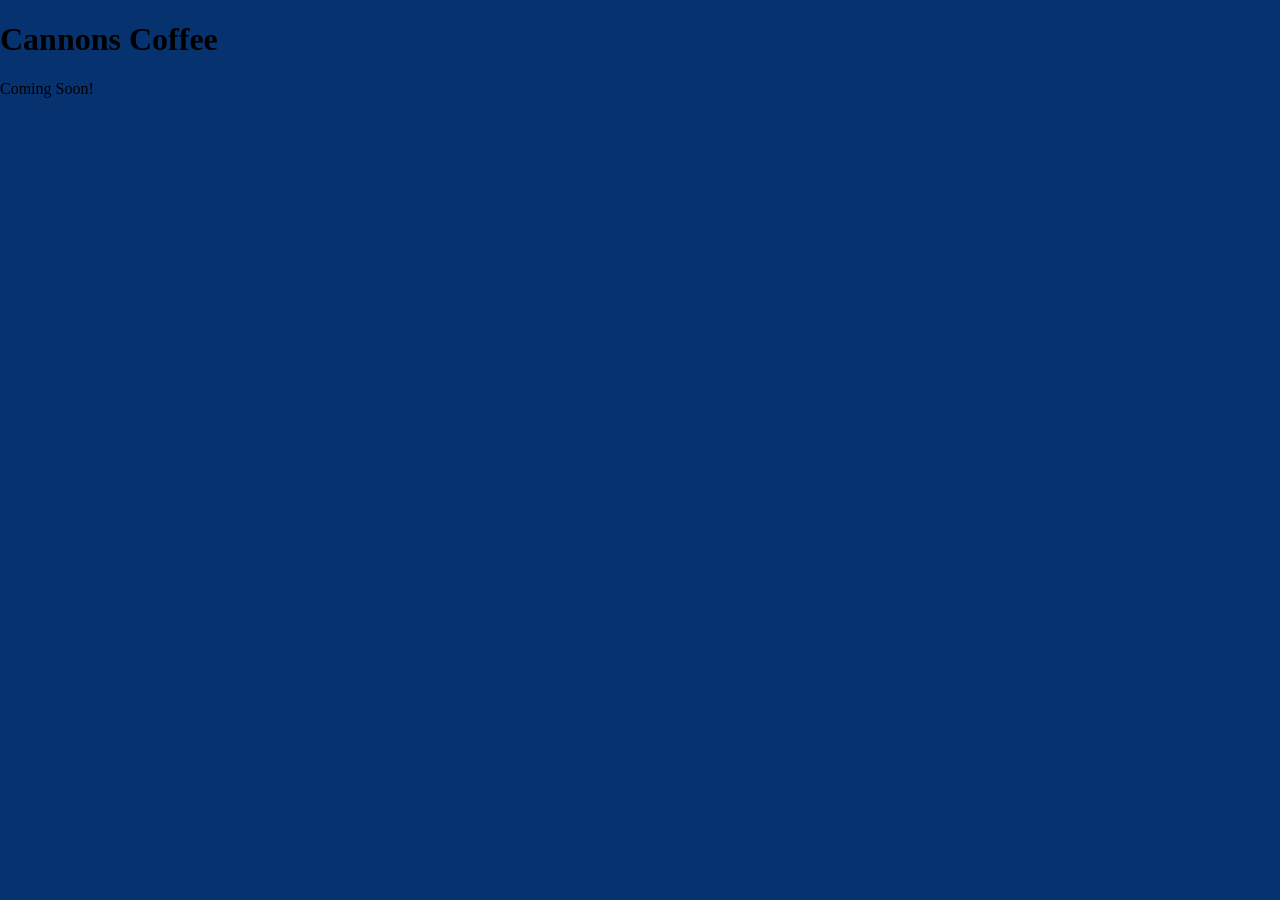
==== index.html @ 2eae9188 "initial commit" ====
<!DOCTYPE html>
<html lang="en">
<head>
    <link rel="stylesheet" href="css/styles.css">
    <meta charset="UTF-8">
    <meta name="viewport" content="width=device-width, initial-scale=1.0">
    <title>Document</title>
</head>
<body>
    <header>
        <h1>Cannons Coffee</h1>
    </header>
    <main>
        <p>Coming Soon!</p>
    </main>
    <footer>
    </footer>
</body>
</html>
---- css/styles.css ----
/* BASIC FORMATTING */
html {
    box-sizing: border-box;
}

*,
*:before,
*:after {
    box-sizing: inherit;
}

body {
    color: black;
    background-color: #063270;
    margin: 0;
    padding: 0;
}
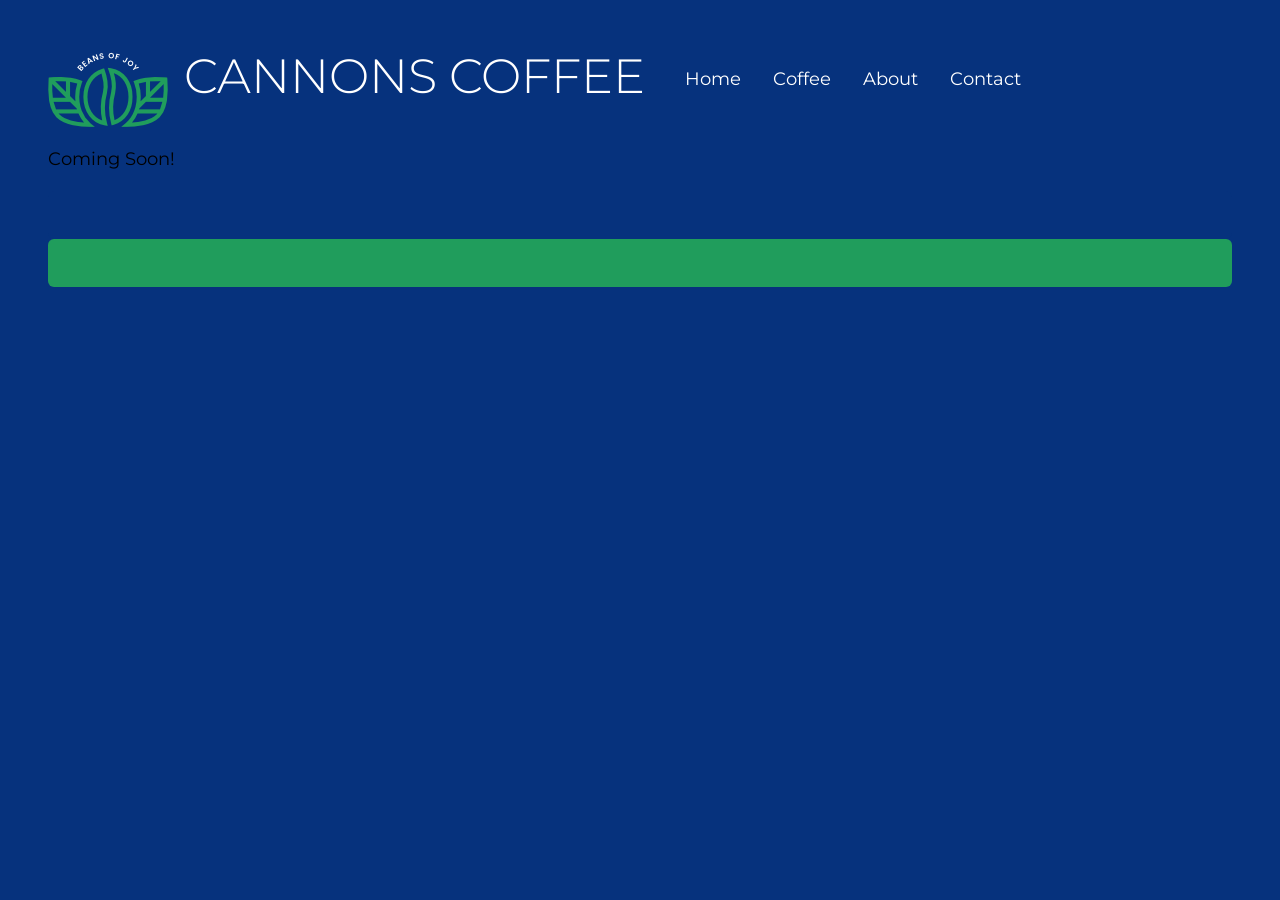
==== commit 4bf644dd: "made nav bar responsive" ====
--- a/index.html
+++ b/index.html
@@ -7,13 +7,28 @@
     <title>Document</title>
 </head>
 <body>
+    <div class="container">
     <header>
+        <nav>
+            <div class="logo">
+        <img src="images/logo-nav.png" alt="Cannons Coffee Logo, Beans of Joy">
         <h1>Cannons Coffee</h1>
+        </div>
+       <ul>
+        <li><a href="/Users/lemoineac/Documents/dev/cannons-coffee/index.html" target="blank">Home</a></li>
+        <li><a href="/Users/lemoineac/Documents/dev/cannons-coffee/latte.html" target="blank">Coffee</a></li>
+        <li><a href="https://www.scooterscoffee.com/" target="blank">About</a></li>
+        <li><a href="mailto:carlylemoine3@gmail.com" target="blank">Contact</a></li>
+       </ul>
+       </nav>
     </header>
     <main>
         <p>Coming Soon!</p>
+        <div class="button"></div>
+        <div class="green-button"></div>
     </main>
     <footer>
     </footer>
+    </div>
 </body>
 </html>
--- a/css/styles.css
+++ b/css/styles.css
@@ -1,17 +1,101 @@
-/* BASIC FORMATTING */
+@import url('https://fonts.googleapis.com/css2?family=Montserrat:ital,wght@0,100..900;1,100..900&display=swap');
 html {
     box-sizing: border-box;
 }
 
-*,
 *:before,
 *:after {
     box-sizing: inherit;
 }
+:root {
+    --black: #000000;
+    --catalina: #06327d;
+    --bluetiful: #2b70e4;
+    --vegan: #209d5c;
+    --sunglow: #ffd034;
+    --white: #ffffff;
+    --light-blue: #cadbf8;
+    --common-font: Montserrat;
+
+}
+    /* BASIC FORMATTING */
+
 
 body {
     color: black;
-    background-color: #063270;
+    background-color: var(--catalina);
     margin: 0;
     padding: 0;
+    font-size: 1.125rem;
+    line-height: 1.5;
+    font-family: var(--common-font);
+}
+.container {
+max-width: 1200px;
+padding: 3rem;
+margin: auto;
+}
+
+h1 {
+    font-size: 3rem;
+    line-height: 1.1667;
+    font-weight: 300;
+    text-transform: uppercase;
+    margin: 0;
+    color: var(--white);
+}
+h2 {
+    font-size: 2.5rem;
+    line-height: 1.1667;
+    font-weight: 300;
+    text-transform: uppercase;
+}
+h3 {
+    font-size: 1.75rem;
+    line-height: 1.1667;
+    font-weight: 300;
+}
+.button {
+   background-color: var(--catalina); 
+   color: var(--white);
+   border-radius: 6px;
+   padding: 1.5rem;
+   text-decoration: none;
+}
+.green-button {
+    background-color: var(--vegan);
+    color: var(--white);
+    border-radius: 6px;
+     padding: 1.5rem;
+text-decoration: none;
+}
+
+nav ul {
+    display: flex;
+    list-style-type: none;
+    gap: 2rem;
+} 
+
+a {
+color: var(--white);
+text-decoration: none;
+}
+
+.logo {
+    display: flex;
+    flex-flow: row wrap;
+    gap: 1rem;
+}
+header {
+    display: flex;
+    flex-flow: row wrap;
+    justify-content: space-between;
+    border: var(--sunglow);
+}
+@media (min-width: 1000px) {
+    nav {
+        display: flex;
+        flex-flow: row wrap;
+        justify-content: space-between;
+    }
 }
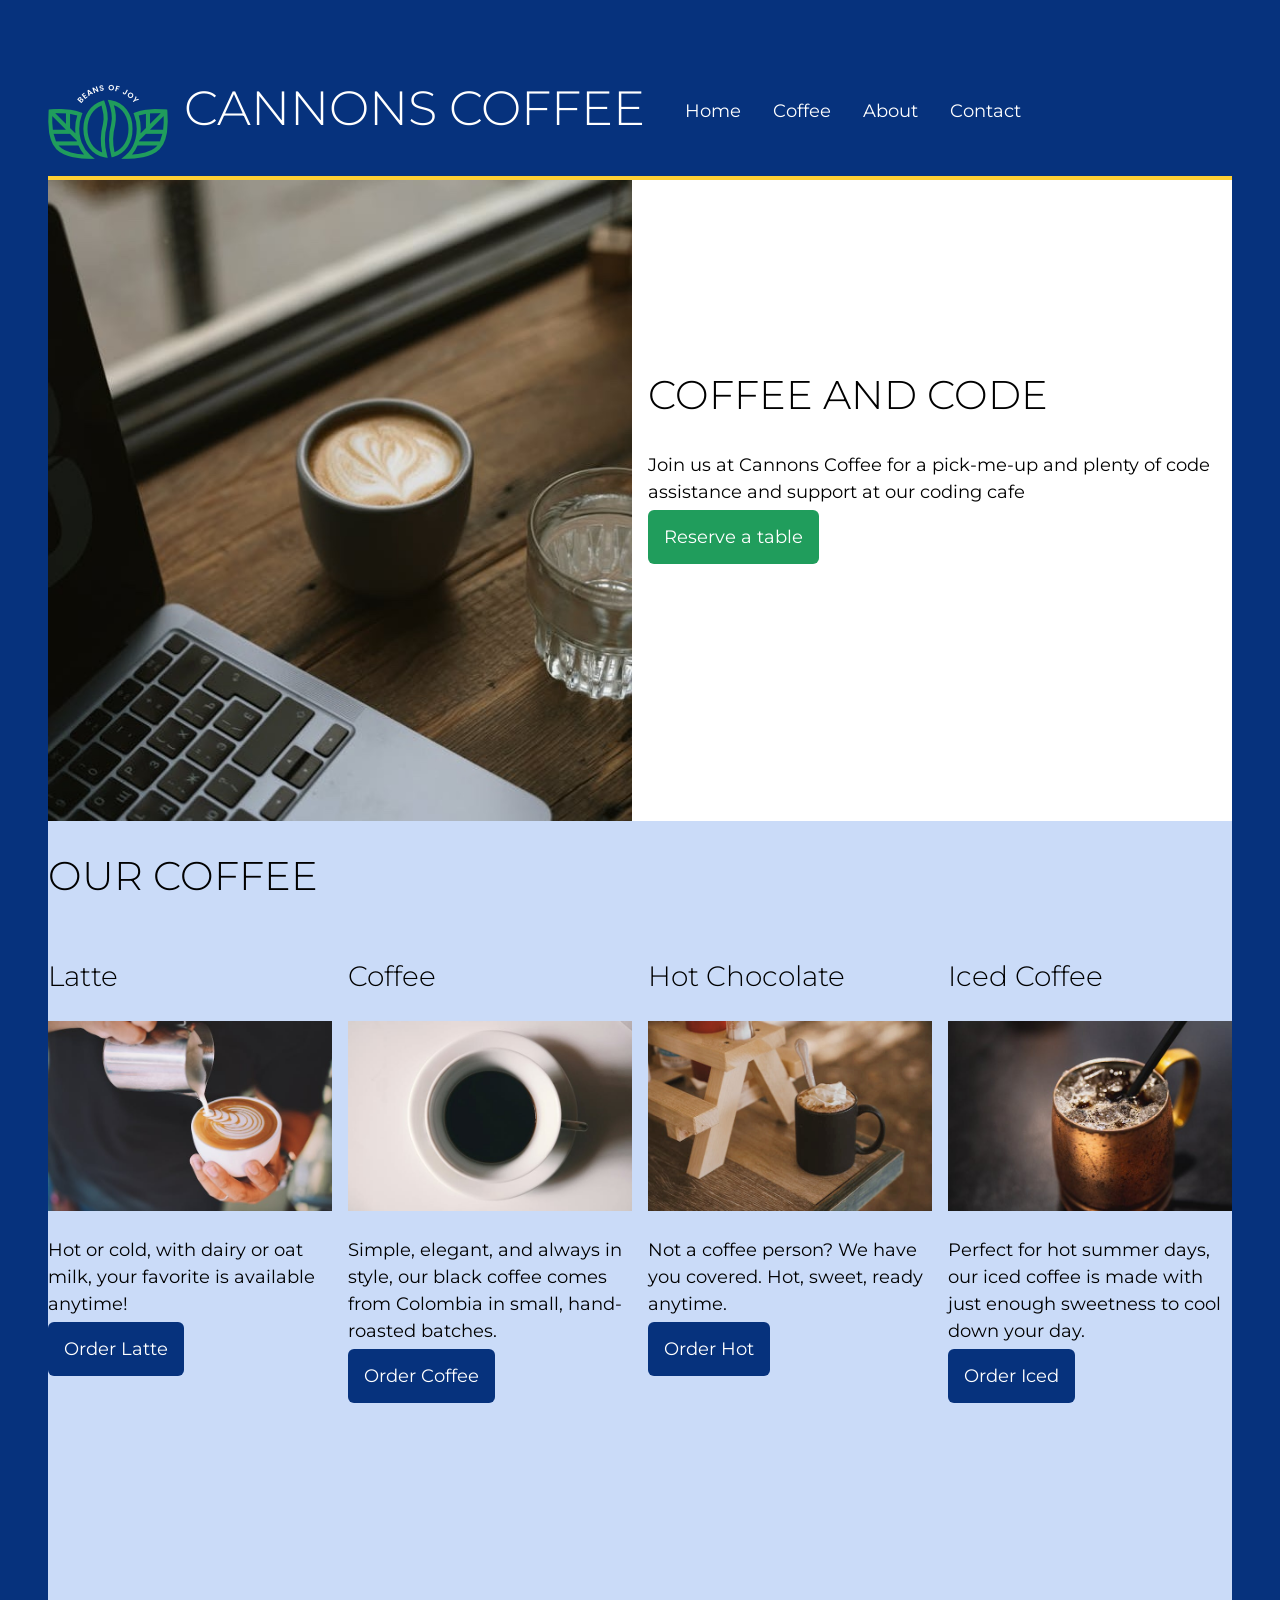
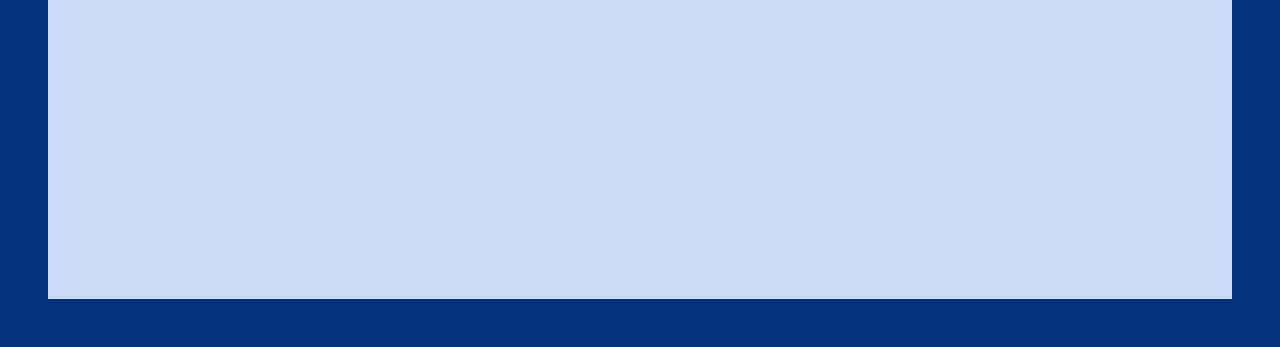
==== commit 65d48beb: "made layout responsive and added links and img" ====
--- a/index.html
+++ b/index.html
@@ -1,34 +1,146 @@
-<!DOCTYPE html>
+<!doctype html>
 <html lang="en">
-<head>
-    <link rel="stylesheet" href="css/styles.css">
-    <meta charset="UTF-8">
-    <meta name="viewport" content="width=device-width, initial-scale=1.0">
+  <head>
+    <link rel="stylesheet" href="css/styles.css" />
+    <meta charset="UTF-8" />
+    <meta name="viewport" content="width=device-width, initial-scale=1.0" />
     <title>Document</title>
-</head>
-<body>
+  </head>
+  <body>
     <div class="container">
-    <header>
+      <header>
         <nav>
-            <div class="logo">
-        <img src="images/logo-nav.png" alt="Cannons Coffee Logo, Beans of Joy">
-        <h1>Cannons Coffee</h1>
+          <div class="logo">
+            <img
+              src="images/logo-nav.png"
+              alt="Cannons Coffee Logo, Beans of Joy"
+            />
+            <h1>Cannons Coffee</h1>
+          </div>
+          <ul>
+            <li>
+              <a
+                href="/Users/lemoineac/Documents/dev/cannons-coffee/index.html"
+                target="blank"
+                >Home</a
+              >
+            </li>
+            <li>
+              <a
+                href="/Users/lemoineac/Documents/dev/cannons-coffee/latte.html"
+                target="blank"
+                >Coffee</a
+              >
+            </li>
+            <li>
+              <a href="https://www.scooterscoffee.com/" target="blank">About</a>
+            </li>
+            <li>
+              <a href="mailto:carlylemoine3@gmail.com" target="blank"
+                >Contact</a
+              >
+            </li>
+          </ul>
+        </nav>
+      </header>
+      <main>
+        <div class="card1">
+          <img
+            src="images/coffee-computer.jpg"
+            alt="Laptop with a cup of coffee and a glass of water"
+          />
+
+          <div class="parent">
+            <h2>Coffee and Code</h2>
+            <p>
+              Join us at Cannons Coffee for a pick-me-up and plenty of code
+              assistance and support at our coding cafe
+            </p>
+            <p>
+              <a
+                href="https://www.google.com/"
+                target="blank"
+                class="green-button"
+                >Reserve a table</a
+              >
+            </p>
+          </div>
         </div>
-       <ul>
-        <li><a href="/Users/lemoineac/Documents/dev/cannons-coffee/index.html" target="blank">Home</a></li>
-        <li><a href="/Users/lemoineac/Documents/dev/cannons-coffee/latte.html" target="blank">Coffee</a></li>
-        <li><a href="https://www.scooterscoffee.com/" target="blank">About</a></li>
-        <li><a href="mailto:carlylemoine3@gmail.com" target="blank">Contact</a></li>
-       </ul>
-       </nav>
-    </header>
-    <main>
-        <p>Coming Soon!</p>
-        <div class="button"></div>
-        <div class="green-button"></div>
-    </main>
-    <footer>
-    </footer>
+        <div class="background-color">
+        <h2>Our Coffee</h2>
+        <div class="all-cards">
+          <div class="latte-card">
+            <h3>Latte</h3>
+            <img src="images/latte.jpg" alt="Latte in a cup" />
+            <p>
+              Hot or cold, with dairy or oat milk, your favorite is available
+              anytime!
+            </p>
+            <p>
+              <a href="https://tuckysbettas.com" target="blank" class="button"
+                >Order Latte</a
+              >
+            </p>
+          </div>
+
+          <div class="coffee-card">
+            <h3>Coffee</h3>
+            <img src="images/coffee.jpg" alt="Coffee in a cup" />
+            <p>
+              Simple, elegant, and always in style, our black coffee comes from
+              Colombia in small, hand-roasted batches.
+            </p>
+            <p>
+              <a
+                href="https://www.safeplacesforwomen.org/"
+                target="blank"
+                class="button"
+                >Order Coffee</a
+              >
+            </p>
+          </div>
+
+          <div class="chocolate-card">
+            <h3>Hot Chocolate</h3>
+            <img
+              src="images/hotchoc.jpg"
+              alt="Hot chocolate in a cup with whipped cream"
+            />
+            <p>
+              Not a coffee person? We have you covered. Hot, sweet, ready
+              anytime.
+            </p>
+            <p>
+              <a
+                href="https://www.swissmiss.com/classics"
+                target="blank"
+                class="button"
+                >Order Hot</a
+              >
+            </p>
+          </div>
+
+          <div class="iced-card">
+            <h3>Iced Coffee</h3>
+            <img
+              src="images/iced.jpg"
+              alt="Iced coffee in a mug with a straw"
+            />
+            <p>
+              Perfect for hot summer days, our iced coffee is made with just
+              enough sweetness to cool down your day.
+            </p>
+            <p>
+              <a
+                href="https://freedom58project.com/"
+                target="blank"
+                class="button"
+                >Order Iced</a></p>
+          </div>
+        </div>
+        </div>
+      </main>
+      <footer></footer>
     </div>
-</body>
-</html>+  </body>
+</html>
--- a/css/styles.css
+++ b/css/styles.css
@@ -1,101 +1,138 @@
-@import url('https://fonts.googleapis.com/css2?family=Montserrat:ital,wght@0,100..900;1,100..900&display=swap');
+@import url("https://fonts.googleapis.com/css2?family=Montserrat:ital,wght@0,100..900;1,100..900&display=swap");
 html {
-    box-sizing: border-box;
+  box-sizing: border-box;
 }
 
 *:before,
 *:after {
-    box-sizing: inherit;
+  box-sizing: inherit;
 }
 :root {
-    --black: #000000;
-    --catalina: #06327d;
-    --bluetiful: #2b70e4;
-    --vegan: #209d5c;
-    --sunglow: #ffd034;
-    --white: #ffffff;
-    --light-blue: #cadbf8;
-    --common-font: Montserrat;
-
+  --black: #000000;
+  --catalina: #06327d;
+  --bluetiful: #2b70e4;
+  --vegan: #209d5c;
+  --sunglow: #ffd034;
+  --white: #ffffff;
+  --light-blue: #cadbf8;
+  --common-font: Montserrat;
 }
-    /* BASIC FORMATTING */
-
+/* BASIC FORMATTING */
 
 body {
-    color: black;
-    background-color: var(--catalina);
-    margin: 0;
-    padding: 0;
-    font-size: 1.125rem;
-    line-height: 1.5;
-    font-family: var(--common-font);
+  color: black;
+  background-color: var(--catalina);
+  margin: 0;
+  padding: 0;
+  font-size: 1.125rem;
+  line-height: 1.5;
+  font-family: var(--common-font);
 }
 .container {
-max-width: 1200px;
-padding: 3rem;
-margin: auto;
+  max-width: 1200px;
+  padding: 3rem;
+  margin: auto;
+}
+
+img {
+  max-width: 100%;
 }
 
 h1 {
-    font-size: 3rem;
-    line-height: 1.1667;
-    font-weight: 300;
-    text-transform: uppercase;
-    margin: 0;
-    color: var(--white);
+  font-size: 3rem;
+  line-height: 1.1667;
+  font-weight: 300;
+  text-transform: uppercase;
+  margin: 0;
+  color: var(--white);
 }
 h2 {
-    font-size: 2.5rem;
-    line-height: 1.1667;
-    font-weight: 300;
-    text-transform: uppercase;
+  font-size: 2.5rem;
+  line-height: 1.1667;
+  font-weight: 300;
+  text-transform: uppercase;
+  margin-top: 0;
+  padding-top: 2rem;
 }
 h3 {
-    font-size: 1.75rem;
-    line-height: 1.1667;
-    font-weight: 300;
+  font-size: 1.75rem;
+  line-height: 1.1667;
+  font-weight: 300;
 }
+
 .button {
-   background-color: var(--catalina); 
-   color: var(--white);
-   border-radius: 6px;
-   padding: 1.5rem;
-   text-decoration: none;
+  background-color: var(--catalina);
+  color: var(--white);
+  border-radius: 6px;
+  padding: 1rem;
+  text-decoration: none;
 }
 .green-button {
-    background-color: var(--vegan);
-    color: var(--white);
-    border-radius: 6px;
-     padding: 1.5rem;
-text-decoration: none;
+  background-color: var(--vegan);
+  color: var(--white);
+  border-radius: 6px;
+  padding: 1rem;
+  text-decoration: none;
+}
+
+.background-color {
+    background-color: var(--light-blue);
 }
 
 nav ul {
-    display: flex;
-    list-style-type: none;
-    gap: 2rem;
-} 
+  display: flex;
+  list-style-type: none;
+  gap: 2rem;
+}
 
 a {
-color: var(--white);
-text-decoration: none;
+  color: var(--white);
+  text-decoration: none;
 }
 
 .logo {
-    display: flex;
-    flex-flow: row wrap;
-    gap: 1rem;
+  display: flex;
+  flex-flow: row wrap;
+  gap: 1rem;
 }
 header {
+  display: flex;
+  flex-flow: row wrap;
+  justify-content: space-between;
+  margin-top: 2rem;
+}
+.card1 {
+  display: grid;
+  grid-template-columns: 1fr 1fr;
+  gap: 1rem;
+  background-color: var(--white);
+  border-top: 4px solid var(--sunglow);
+  margin-top: 1rem;
+}
+.parent {
+  padding-top: 10rem;
+}
+.all-cards {
+  display: grid;
+  grid-template-columns: 1fr;
+  gap: 1rem;
+  background-color: var(--light-blue);
+}
+
+@media (min-width: 650px) {
+  .all-cards {
+    grid-template-columns: 1fr 1fr;
+    grid-template-rows: 1fr 1fr;
+  }
+}
+
+@media (min-width: 1000px) {
+  nav {
     display: flex;
     flex-flow: row wrap;
     justify-content: space-between;
-    border: var(--sunglow);
+  }
+  .all-cards {
+    grid-template-columns: 1fr 1fr 1fr 1fr;
 }
-@media (min-width: 1000px) {
-    nav {
-        display: flex;
-        flex-flow: row wrap;
-        justify-content: space-between;
-    }
 }
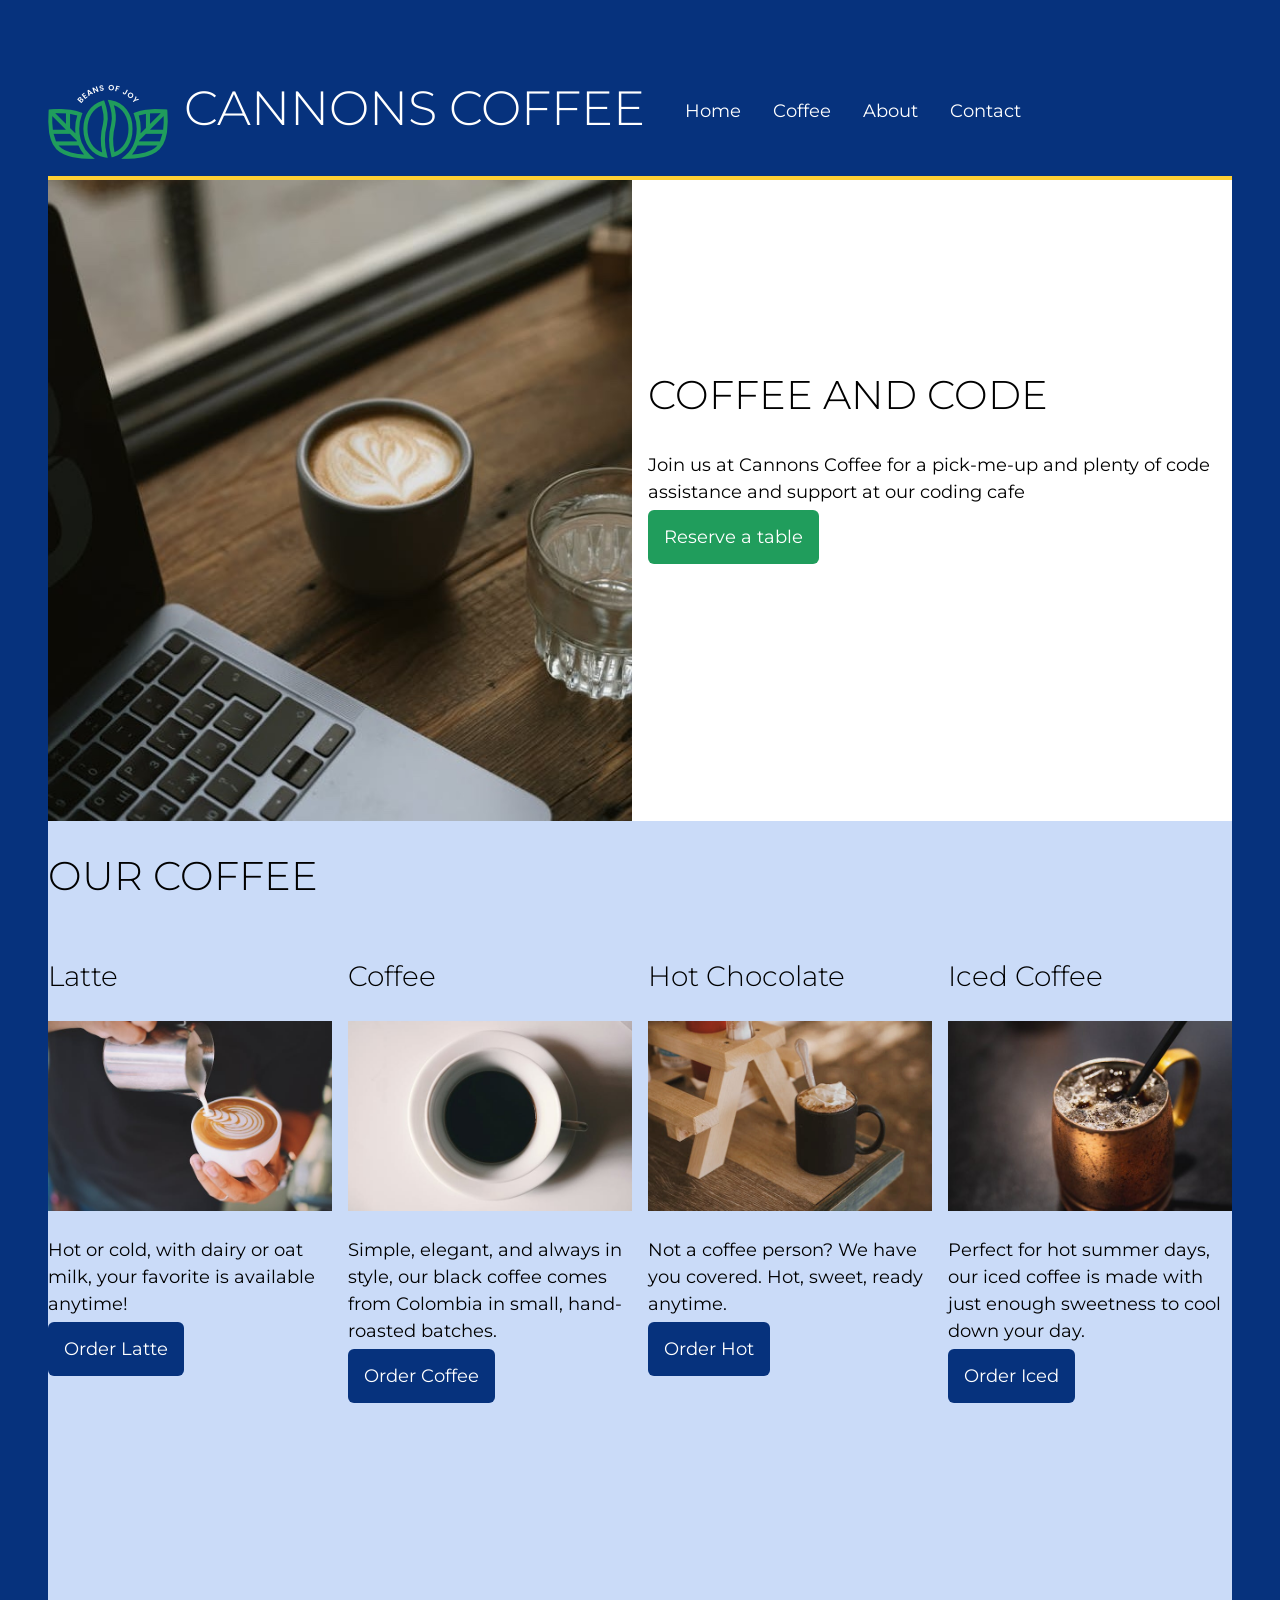
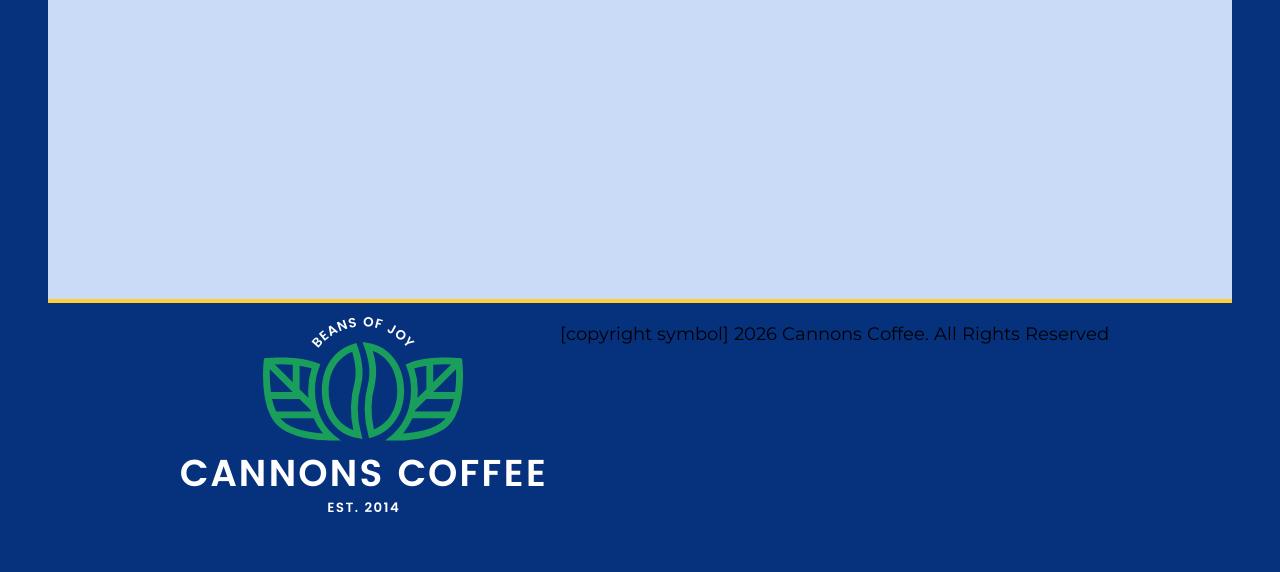
==== commit 8f23990f: "added footer and started latte page" ====
--- a/index.html
+++ b/index.html
@@ -67,80 +67,88 @@
           </div>
         </div>
         <div class="background-color">
-        <h2>Our Coffee</h2>
-        <div class="all-cards">
-          <div class="latte-card">
-            <h3>Latte</h3>
-            <img src="images/latte.jpg" alt="Latte in a cup" />
-            <p>
-              Hot or cold, with dairy or oat milk, your favorite is available
-              anytime!
-            </p>
-            <p>
-              <a href="https://tuckysbettas.com" target="blank" class="button"
-                >Order Latte</a
-              >
-            </p>
-          </div>
+          <h2>Our Coffee</h2>
+          <div class="all-cards">
+            <div class="latte-card">
+              <h3>Latte</h3>
+              <img src="images/latte.jpg" alt="Latte in a cup" />
+              <p>
+                Hot or cold, with dairy or oat milk, your favorite is available
+                anytime!
+              </p>
+              <p>
+                <a href="https://tuckysbettas.com" target="blank" class="button"
+                  >Order Latte</a
+                >
+              </p>
+            </div>
 
-          <div class="coffee-card">
-            <h3>Coffee</h3>
-            <img src="images/coffee.jpg" alt="Coffee in a cup" />
-            <p>
-              Simple, elegant, and always in style, our black coffee comes from
-              Colombia in small, hand-roasted batches.
-            </p>
-            <p>
-              <a
-                href="https://www.safeplacesforwomen.org/"
-                target="blank"
-                class="button"
-                >Order Coffee</a
-              >
-            </p>
-          </div>
+            <div class="coffee-card">
+              <h3>Coffee</h3>
+              <img src="images/coffee.jpg" alt="Coffee in a cup" />
+              <p>
+                Simple, elegant, and always in style, our black coffee comes
+                from Colombia in small, hand-roasted batches.
+              </p>
+              <p>
+                <a
+                  href="https://www.safeplacesforwomen.org/"
+                  target="blank"
+                  class="button"
+                  >Order Coffee</a
+                >
+              </p>
+            </div>
 
-          <div class="chocolate-card">
-            <h3>Hot Chocolate</h3>
-            <img
-              src="images/hotchoc.jpg"
-              alt="Hot chocolate in a cup with whipped cream"
-            />
-            <p>
-              Not a coffee person? We have you covered. Hot, sweet, ready
-              anytime.
-            </p>
-            <p>
-              <a
-                href="https://www.swissmiss.com/classics"
-                target="blank"
-                class="button"
-                >Order Hot</a
-              >
-            </p>
-          </div>
+            <div class="chocolate-card">
+              <h3>Hot Chocolate</h3>
+              <img
+                src="images/hotchoc.jpg"
+                alt="Hot chocolate in a cup with whipped cream"
+              />
+              <p>
+                Not a coffee person? We have you covered. Hot, sweet, ready
+                anytime.
+              </p>
+              <p>
+                <a
+                  href="https://www.swissmiss.com/classics"
+                  target="blank"
+                  class="button"
+                  >Order Hot</a
+                >
+              </p>
+            </div>
 
-          <div class="iced-card">
-            <h3>Iced Coffee</h3>
-            <img
-              src="images/iced.jpg"
-              alt="Iced coffee in a mug with a straw"
-            />
-            <p>
-              Perfect for hot summer days, our iced coffee is made with just
-              enough sweetness to cool down your day.
-            </p>
-            <p>
-              <a
-                href="https://freedom58project.com/"
-                target="blank"
-                class="button"
-                >Order Iced</a></p>
+            <div class="iced-card">
+              <h3>Iced Coffee</h3>
+              <img
+                src="images/iced.jpg"
+                alt="Iced coffee in a mug with a straw"
+              />
+              <p>
+                Perfect for hot summer days, our iced coffee is made with just
+                enough sweetness to cool down your day.
+              </p>
+              <p>
+                <a
+                  href="https://freedom58project.com/"
+                  target="blank"
+                  class="button"
+                  >Order Iced</a
+                >
+              </p>
+            </div>
           </div>
         </div>
-        </div>
       </main>
-      <footer></footer>
+      <footer>
+        <img
+          src="images/logo-footer.png"
+          alt="Cannons Coffee, Beans of Joy! Est. 2014"
+        />
+        <p>[copyright symbol] 2026 Cannons Coffee. All Rights Reserved</p>
+      </footer>
     </div>
   </body>
 </html>
--- a/css/styles.css
+++ b/css/styles.css
@@ -101,6 +101,13 @@
   justify-content: space-between;
   margin-top: 2rem;
 }
+
+footer {
+  display: flex;
+  flex-flow: row wrap;
+  justify-content: center;
+  border-top: 4px solid var(--sunglow);
+}
 .card1 {
   display: grid;
   grid-template-columns: 1fr 1fr;
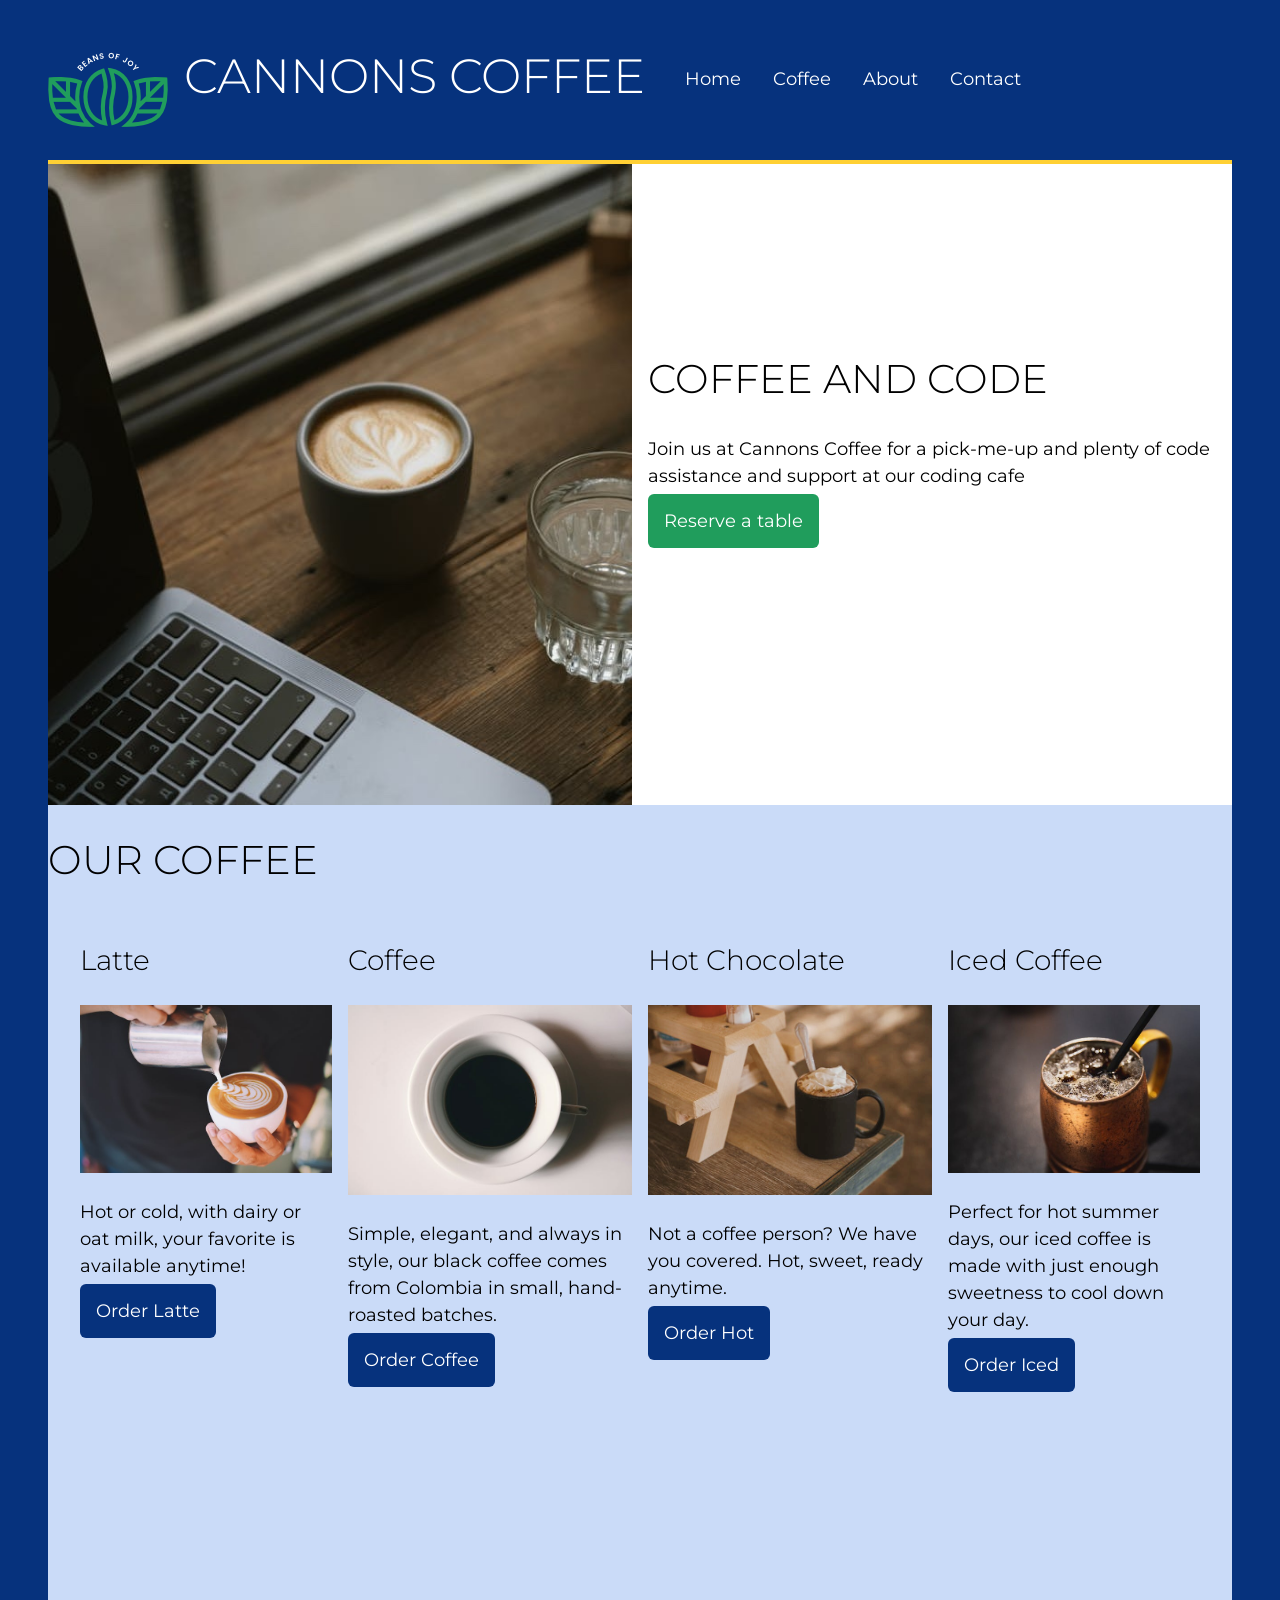
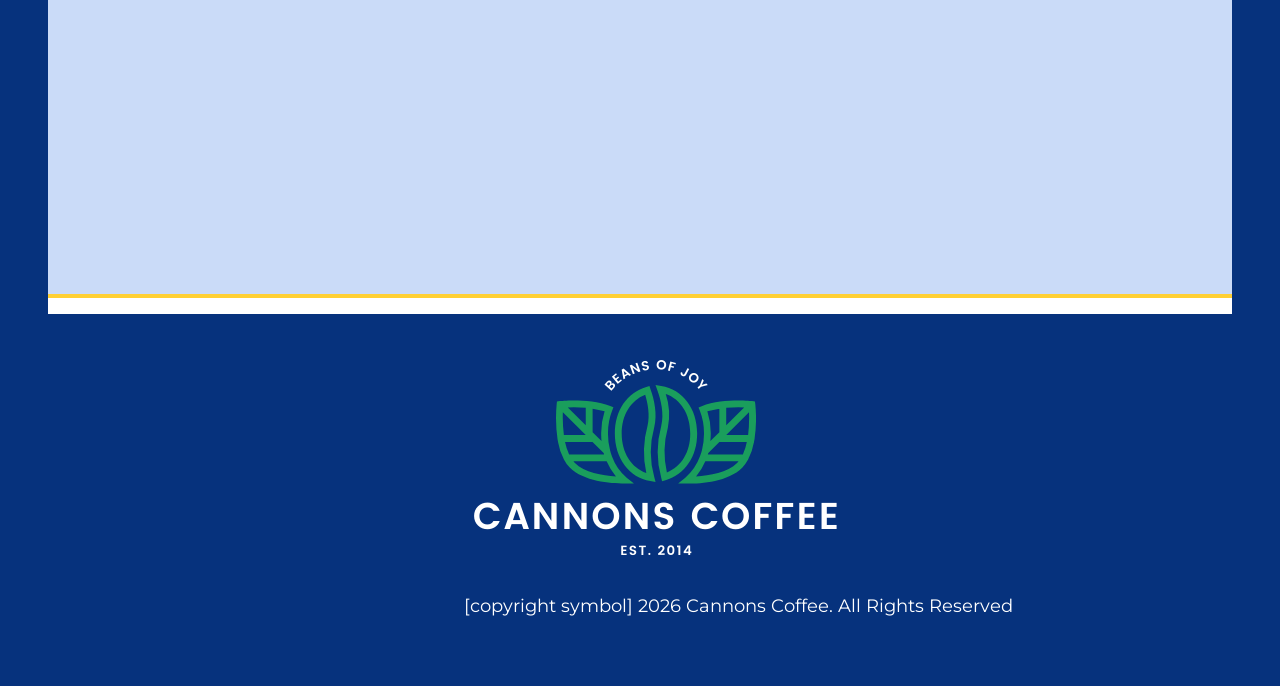
==== commit 888ac2ca: "finished cannons coffee rough draft" ====
--- a/index.html
+++ b/index.html
@@ -143,11 +143,8 @@
         </div>
       </main>
       <footer>
-        <img
-          src="images/logo-footer.png"
-          alt="Cannons Coffee, Beans of Joy! Est. 2014"
-        />
-        <p>[copyright symbol] 2026 Cannons Coffee. All Rights Reserved</p>
+        <img src="images/logo-footer.png" alt="Cannons Coffee, Beans of Joy! Est. 2014"/>
+          <p>[copyright symbol] 2026 Cannons Coffee. All Rights Reserved</p>
       </footer>
     </div>
   </body>
--- a/css/styles.css
+++ b/css/styles.css
@@ -15,7 +15,7 @@
   --sunglow: #ffd034;
   --white: #ffffff;
   --light-blue: #cadbf8;
-  --common-font: Montserrat;
+  --main-font: Montserrat;
 }
 /* BASIC FORMATTING */
 
@@ -26,7 +26,7 @@
   padding: 0;
   font-size: 1.125rem;
   line-height: 1.5;
-  font-family: var(--common-font);
+  font-family: var(--main-font);
 }
 .container {
   max-width: 1200px;
@@ -38,14 +38,6 @@
   max-width: 100%;
 }
 
-h1 {
-  font-size: 3rem;
-  line-height: 1.1667;
-  font-weight: 300;
-  text-transform: uppercase;
-  margin: 0;
-  color: var(--white);
-}
 h2 {
   font-size: 2.5rem;
   line-height: 1.1667;
@@ -99,22 +91,20 @@
   display: flex;
   flex-flow: row wrap;
   justify-content: space-between;
-  margin-top: 2rem;
+  margin-top: rem;
+  border-bottom: 4px solid var(--sunglow);
 }
 
 footer {
-  display: flex;
-  flex-flow: row wrap;
-  justify-content: center;
-  border-top: 4px solid var(--sunglow);
+margin-top: 2rem;
+   padding-left: 26rem;
+   color: var(--white);
 }
 .card1 {
   display: grid;
   grid-template-columns: 1fr 1fr;
   gap: 1rem;
   background-color: var(--white);
-  border-top: 4px solid var(--sunglow);
-  margin-top: 1rem;
 }
 .parent {
   padding-top: 10rem;
@@ -124,6 +114,15 @@
   grid-template-columns: 1fr;
   gap: 1rem;
   background-color: var(--light-blue);
+   border-bottom: 4px solid var(--sunglow);
+}
+
+.latte-card {
+  margin-left: 2rem;
+}
+
+.iced-card {
+  margin-right: 2rem;
 }
 
 @media (min-width: 650px) {
@@ -142,4 +141,33 @@
   .all-cards {
     grid-template-columns: 1fr 1fr 1fr 1fr;
 }
-}+}
+
+
+/* Latte Page */
+
+main {
+  background-color: var(--white);
+  padding-bottom: 1rem;
+}
+
+h1 {
+  font-size: 3rem;
+  line-height: 1.1667;
+  font-weight: 300;
+  text-transform: uppercase;
+  margin: 0;
+  color: var(--white);
+}
+
+nav {
+  padding-bottom: 2rem;
+}
+
+.button2 {
+  background-color: var(--vegan);
+  border-radius: 6px;
+  padding: .5rem;
+  text-decoration: none;
+}
+
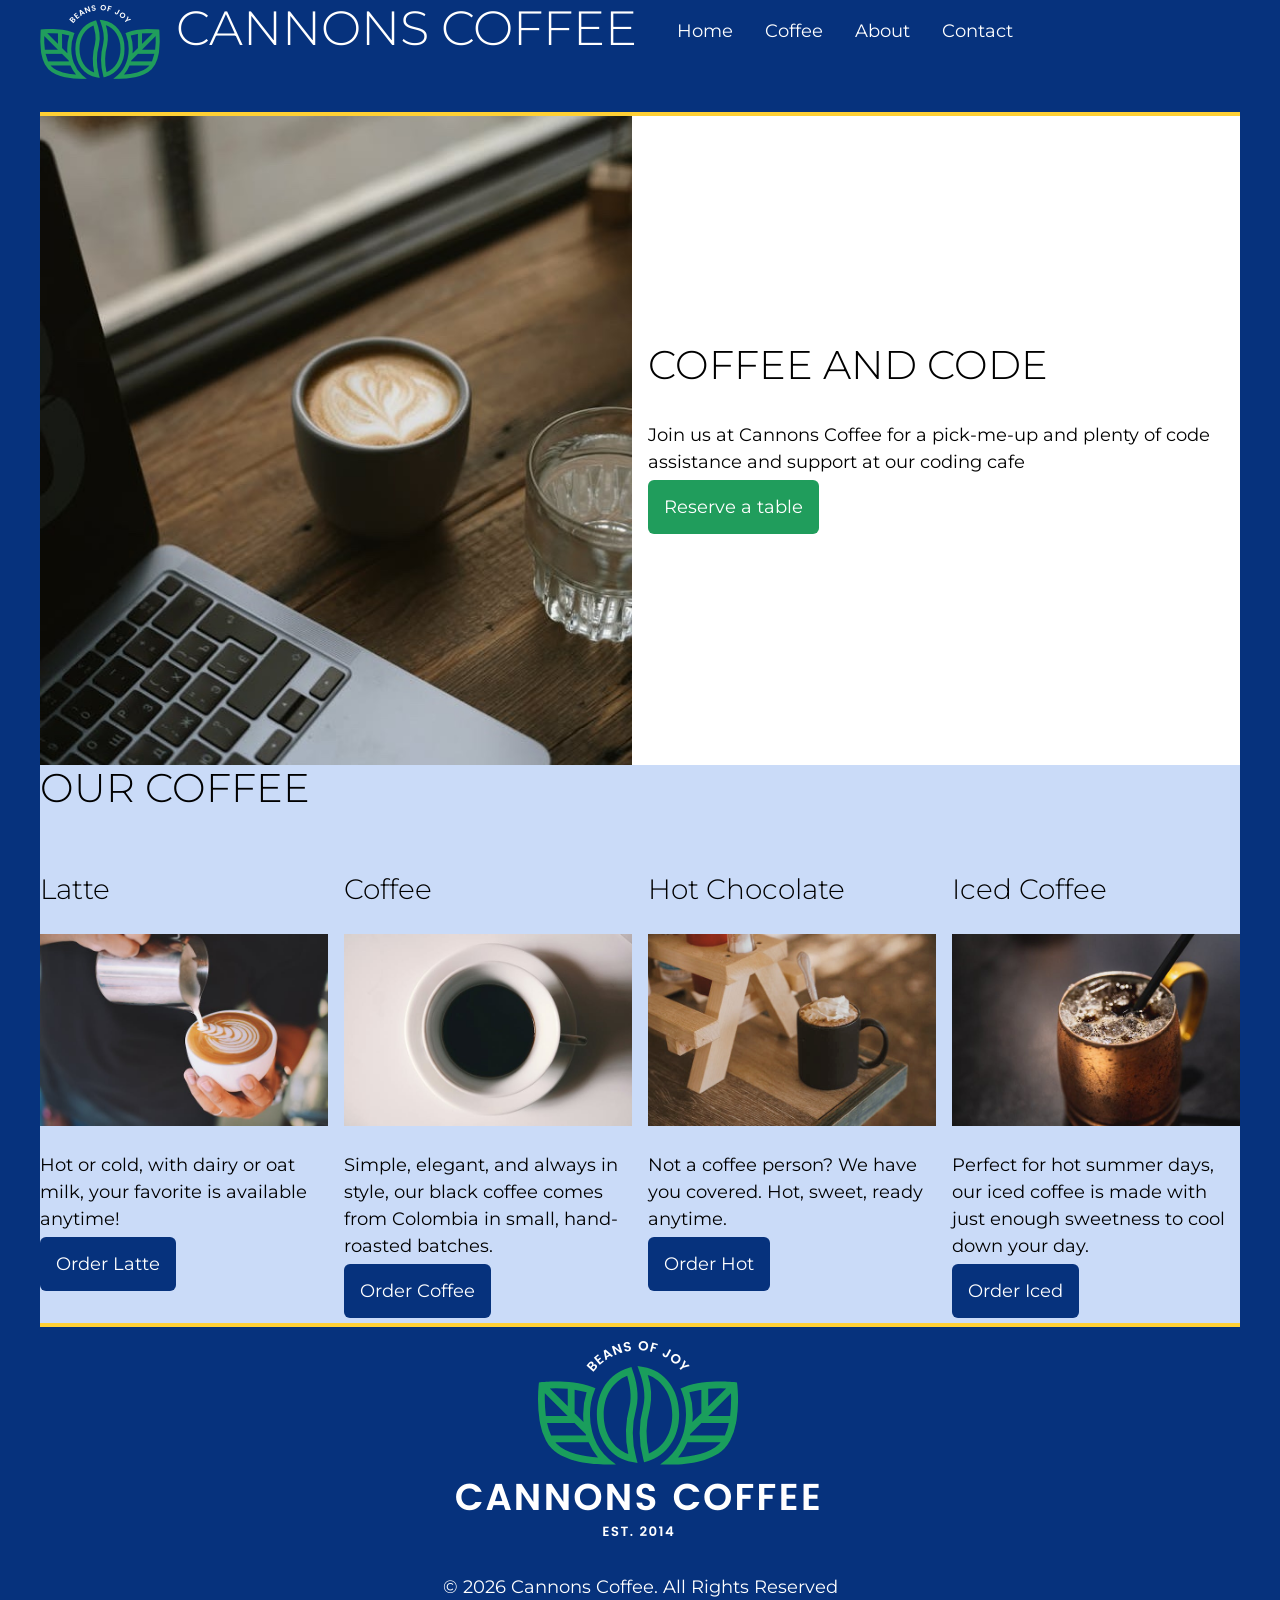
==== commit f5fa1160: "finsished project" ====
--- a/index.html
+++ b/index.html
@@ -20,25 +20,23 @@
           <ul>
             <li>
               <a
-                href="/Users/lemoineac/Documents/dev/cannons-coffee/index.html"
-                target="blank"
+                href="index.html"
+                target="_blank"
                 >Home</a
               >
             </li>
             <li>
               <a
-                href="/Users/lemoineac/Documents/dev/cannons-coffee/latte.html"
-                target="blank"
+                href="latte.html"
+                target="_blank"
                 >Coffee</a
               >
             </li>
             <li>
-              <a href="https://www.scooterscoffee.com/" target="blank">About</a>
+              <a href="https://www.scooterscoffee.com/" target="_blank">About</a>
             </li>
             <li>
-              <a href="mailto:carlylemoine3@gmail.com" target="blank"
-                >Contact</a
-              >
+              <a href="mailto:carlylemoine3@gmail.com" target="_blank">Contact</a>
             </li>
           </ul>
         </nav>
@@ -77,7 +75,7 @@
                 anytime!
               </p>
               <p>
-                <a href="https://tuckysbettas.com" target="blank" class="button"
+                <a href="https://tuckysbettas.com" target="_blank" class="button"
                   >Order Latte</a
                 >
               </p>
@@ -93,7 +91,7 @@
               <p>
                 <a
                   href="https://www.safeplacesforwomen.org/"
-                  target="blank"
+                  target="_blank"
                   class="button"
                   >Order Coffee</a
                 >
@@ -113,7 +111,7 @@
               <p>
                 <a
                   href="https://www.swissmiss.com/classics"
-                  target="blank"
+                  target="_blank"
                   class="button"
                   >Order Hot</a
                 >
@@ -133,7 +131,7 @@
               <p>
                 <a
                   href="https://freedom58project.com/"
-                  target="blank"
+                  target="_blank"
                   class="button"
                   >Order Iced</a
                 >
@@ -144,7 +142,7 @@
       </main>
       <footer>
         <img src="images/logo-footer.png" alt="Cannons Coffee, Beans of Joy! Est. 2014"/>
-          <p>[copyright symbol] 2026 Cannons Coffee. All Rights Reserved</p>
+          <p>&copy; 2026 Cannons Coffee. All Rights Reserved</p>
       </footer>
     </div>
   </body>
--- a/css/styles.css
+++ b/css/styles.css
@@ -30,12 +30,15 @@
 }
 .container {
   max-width: 1200px;
-  padding: 3rem;
+  padding: 0;
   margin: auto;
 }
 
 img {
   max-width: 100%;
+  align-items: center;
+  padding: 0;
+  margin: 0;
 }
 
 h2 {
@@ -44,7 +47,10 @@
   font-weight: 300;
   text-transform: uppercase;
   margin-top: 0;
-  padding-top: 2rem;
+  padding: 0;
+  display: flex;
+  flex-flow: row wrap;
+  justify-content: flex-start;
 }
 h3 {
   font-size: 1.75rem;
@@ -68,11 +74,13 @@
 }
 
 .background-color {
-    background-color: var(--light-blue);
+  background-color: var(--light-blue);
 }
 
 nav ul {
   display: flex;
+  flex-flow: row wrap;
+  justify-content: center;
   list-style-type: none;
   gap: 2rem;
 }
@@ -85,70 +93,95 @@
 .logo {
   display: flex;
   flex-flow: row wrap;
+  justify-content: center;
   gap: 1rem;
 }
 header {
   display: flex;
   flex-flow: row wrap;
   justify-content: space-between;
-  margin-top: rem;
   border-bottom: 4px solid var(--sunglow);
 }
 
 footer {
-margin-top: 2rem;
-   padding-left: 26rem;
-   color: var(--white);
+  margin-top: 0;
+  padding: 0;
+  /* display: flex;
+  flex-flow: row wrap;
+  justify-content: center; */
+  text-align: center;
+  color: var(--white);
 }
 .card1 {
   display: grid;
+  align-items: center;
   grid-template-columns: 1fr 1fr;
   gap: 1rem;
   background-color: var(--white);
-}
-.parent {
-  padding-top: 10rem;
-}
+  margin: 0;
+  padding: 0;
+}
+
 .all-cards {
   display: grid;
   grid-template-columns: 1fr;
   gap: 1rem;
   background-color: var(--light-blue);
-   border-bottom: 4px solid var(--sunglow);
+  margin: 0;
+  padding: 0;
+  border-bottom: 4px solid var(--sunglow);
 }
 
 .latte-card {
-  margin-left: 2rem;
+  margin: 0;
+  padding: 0;
 }
 
 .iced-card {
-  margin-right: 2rem;
+  margin-bottom: 0;
+  padding: 0;
+}
+
+.chocolate-card {
+  margin: 0;
+  padding: 0;
+}
+
+.coffee-card {
+  margin: 0;
+  padding: 0;
+}
+
+nav {
+  display: flex;
+  flex-flow: row wrap;
+  justify-content: center;
 }
 
 @media (min-width: 650px) {
   .all-cards {
     grid-template-columns: 1fr 1fr;
-    grid-template-rows: 1fr 1fr;
   }
 }
 
 @media (min-width: 1000px) {
-  nav {
-    display: flex;
-    flex-flow: row wrap;
+  nav ul {
     justify-content: space-between;
   }
   .all-cards {
     grid-template-columns: 1fr 1fr 1fr 1fr;
-}
-}
-
+  }
+  nav {
+    justify-content: space-between;
+  }
+}
 
 /* Latte Page */
 
 main {
   background-color: var(--white);
-  padding-bottom: 1rem;
+padding: 0;
+  margin: 0;
 }
 
 h1 {
@@ -167,7 +200,10 @@
 .button2 {
   background-color: var(--vegan);
   border-radius: 6px;
-  padding: .5rem;
-  text-decoration: none;
-}
-
+  padding: 0.5rem;
+  text-decoration: none;
+}
+
+/* main {
+  border-bottom: 5px solid var(--sunglow);
+} */
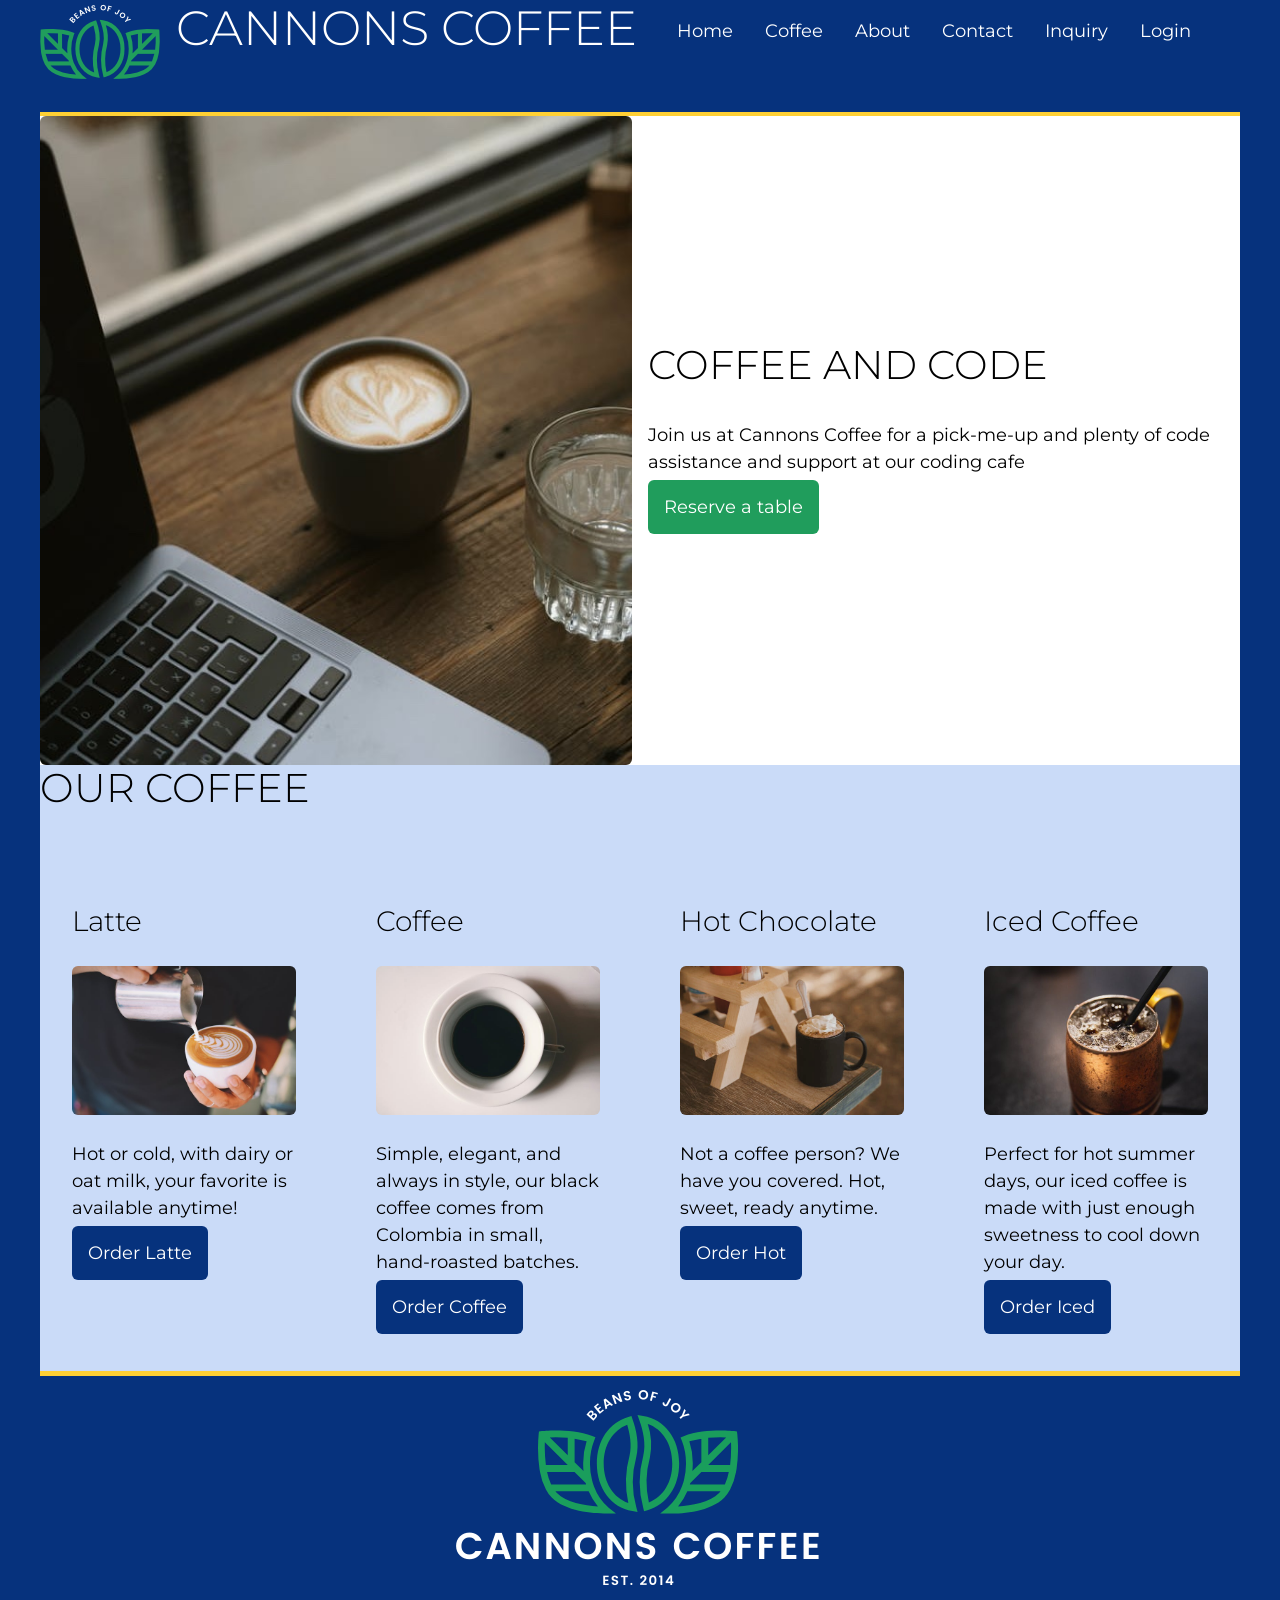
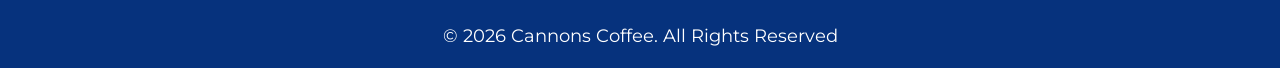
==== commit c649b689: "added border-radius, added links in nav, changed to _blank, added margin to cards, fixed bottom yell" ====
--- a/index.html
+++ b/index.html
@@ -38,6 +38,20 @@
             <li>
               <a href="mailto:carlylemoine3@gmail.com" target="_blank">Contact</a>
             </li>
+            <li>
+              <a
+                href="inquiry.html"
+                target="_blank"
+                >Inquiry</a
+              >
+            </li>
+            <li>
+              <a
+                href="login.html"
+                target="_blank"
+                >Login</a
+              >
+            </li>
           </ul>
         </nav>
       </header>
@@ -57,7 +71,7 @@
             <p>
               <a
                 href="https://www.google.com/"
-                target="blank"
+                target="_blank"
                 class="green-button"
                 >Reserve a table</a
               >
--- a/css/styles.css
+++ b/css/styles.css
@@ -39,6 +39,7 @@
   align-items: center;
   padding: 0;
   margin: 0;
+  border-radius: 6px;
 }
 
 h2 {
@@ -106,9 +107,6 @@
 footer {
   margin-top: 0;
   padding: 0;
-  /* display: flex;
-  flex-flow: row wrap;
-  justify-content: center; */
   text-align: center;
   color: var(--white);
 }
@@ -129,26 +127,26 @@
   background-color: var(--light-blue);
   margin: 0;
   padding: 0;
-  border-bottom: 4px solid var(--sunglow);
+  border-bottom: 2px solid var(--sunglow);
 }
 
 .latte-card {
-  margin: 0;
+  margin: 2rem;
   padding: 0;
 }
 
 .iced-card {
-  margin-bottom: 0;
+  margin: 2rem;
   padding: 0;
 }
 
 .chocolate-card {
-  margin: 0;
+  margin: 2rem;
   padding: 0;
 }
 
 .coffee-card {
-  margin: 0;
+  margin: 2rem;
   padding: 0;
 }
 
@@ -165,7 +163,7 @@
 }
 
 @media (min-width: 1000px) {
-  nav ul {
+  header {
     justify-content: space-between;
   }
   .all-cards {
@@ -179,9 +177,9 @@
 /* Latte Page */
 
 main {
-  background-color: var(--white);
+background-color: var(--white);
 padding: 0;
-  margin: 0;
+margin: 0;
 }
 
 h1 {
@@ -204,6 +202,6 @@
   text-decoration: none;
 }
 
-/* main {
-  border-bottom: 5px solid var(--sunglow);
-} */
+main {
+  border-bottom: 3px solid var(--sunglow);
+}
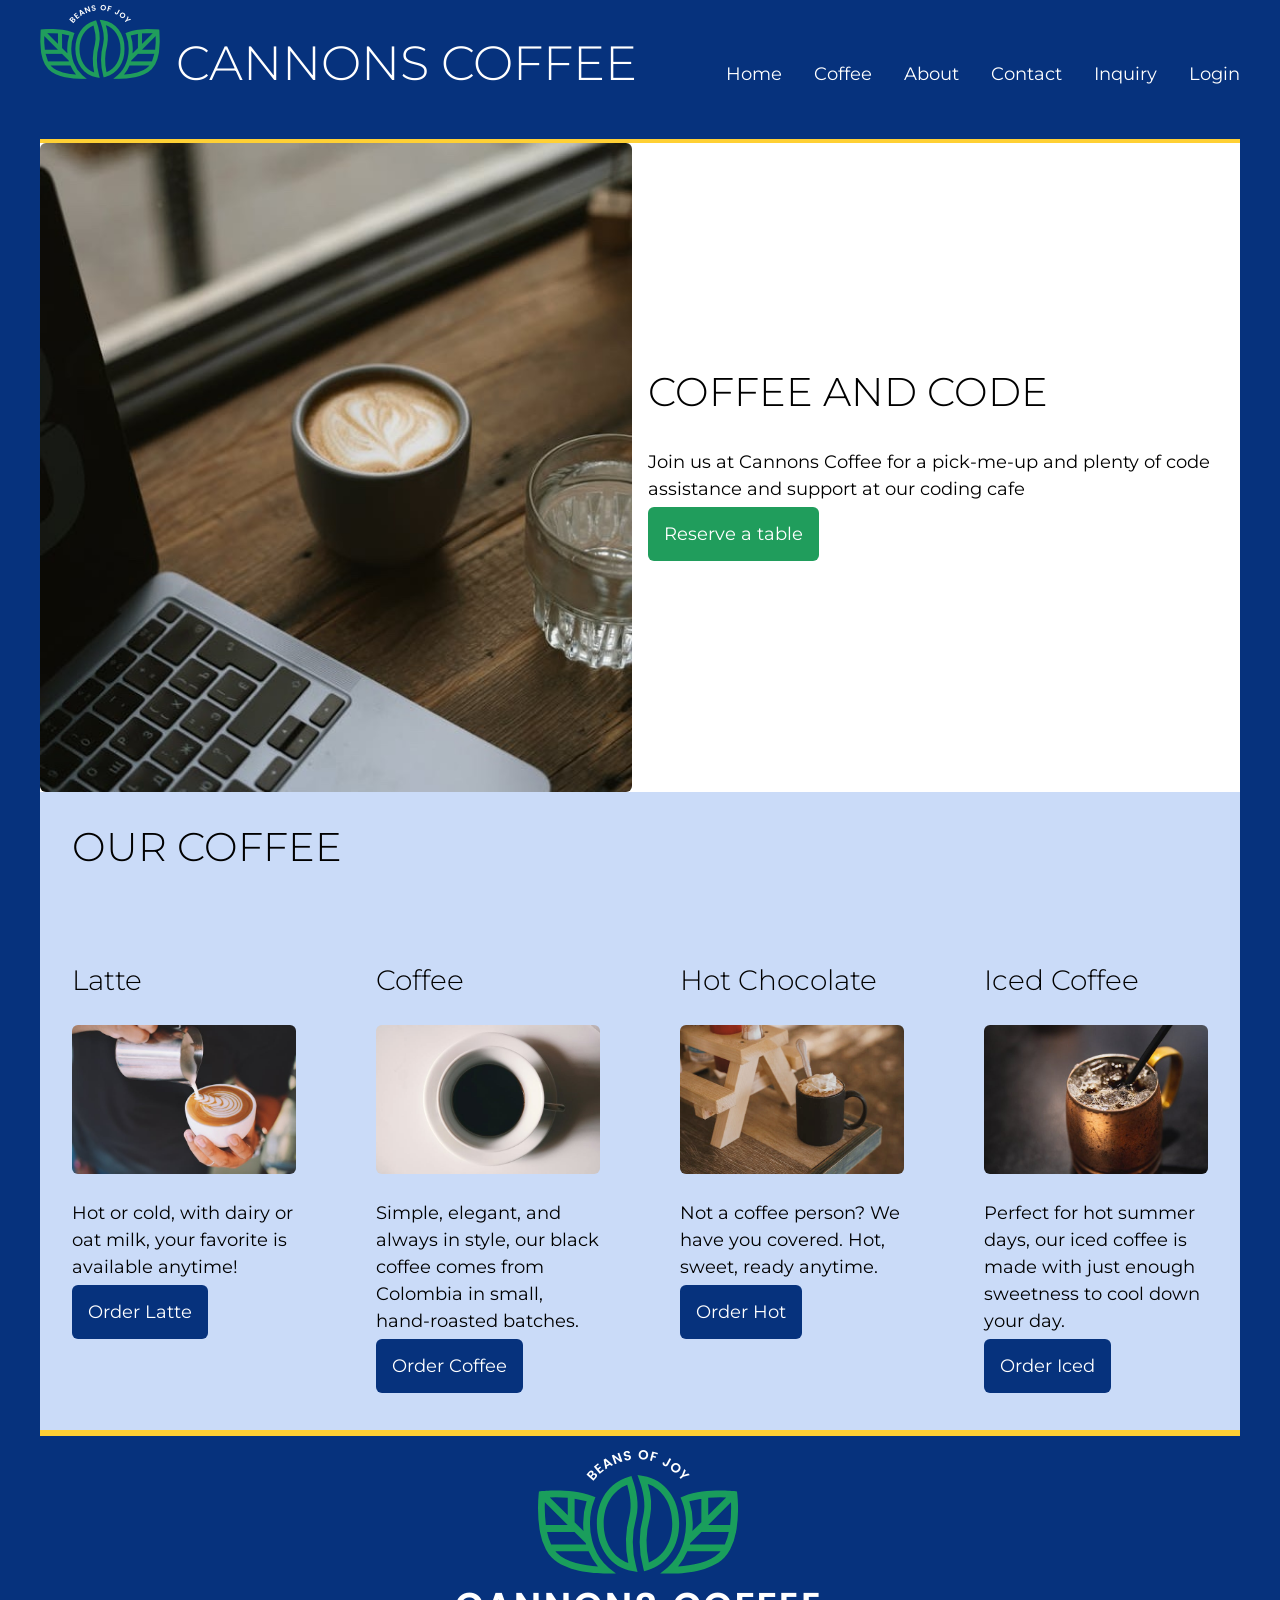
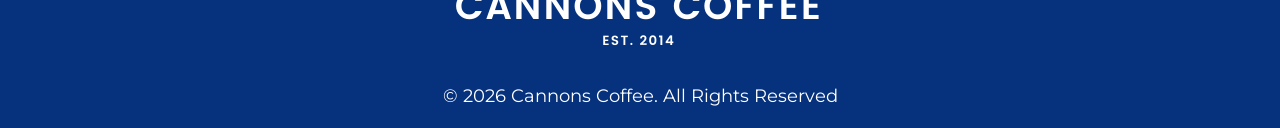
==== commit 0d945adc: "added js" ====
--- a/index.html
+++ b/index.html
@@ -8,15 +8,17 @@
   </head>
   <body>
     <div class="container">
+
       <header>
-        <nav>
-          <div class="logo">
+         <div class="logo">
             <img
               src="images/logo-nav.png"
               alt="Cannons Coffee Logo, Beans of Joy"
             />
             <h1>Cannons Coffee</h1>
           </div>
+        <nav>
+         
           <ul>
             <li>
               <a
@@ -79,7 +81,7 @@
           </div>
         </div>
         <div class="background-color">
-          <h2>Our Coffee</h2>
+          <h2 class="our-coffee">Our Coffee</h2>
           <div class="all-cards">
             <div class="latte-card">
               <h3>Latte</h3>
--- a/css/styles.css
+++ b/css/styles.css
@@ -84,6 +84,8 @@
   justify-content: center;
   list-style-type: none;
   gap: 2rem;
+  padding: 0;
+  margin: 0;
 }
 
 a {
@@ -95,13 +97,15 @@
   display: flex;
   flex-flow: row wrap;
   justify-content: center;
+  align-items: baseline;
   gap: 1rem;
 }
 header {
   display: flex;
   flex-flow: row wrap;
-  justify-content: space-between;
-  border-bottom: 4px solid var(--sunglow);
+  justify-content: center;
+  margin-bottom: 3rem;
+  align-items: baseline;
 }
 
 footer {
@@ -150,10 +154,19 @@
   padding: 0;
 }
 
-nav {
-  display: flex;
-  flex-flow: row wrap;
-  justify-content: center;
+/* nav {
+  display: flex;
+  flex-flow: row wrap;
+  justify-content: space-between;
+} */
+
+.our-coffee {
+  padding-left: 2rem;
+  padding-top: 2rem;
+}
+
+main {
+  border-top: 4px solid var(--sunglow);
 }
 
 @media (min-width: 650px) {
@@ -169,19 +182,21 @@
   .all-cards {
     grid-template-columns: 1fr 1fr 1fr 1fr;
   }
-  nav {
-    justify-content: space-between;
-  }
 }
 
 /* Latte Page */
 
 main {
-background-color: var(--white);
-padding: 0;
-margin: 0;
-}
-
+  padding: 0;
+  /* margin: 4rem; */
+  background-color: var(--white);
+  border-bottom: 4px solid var(--sunglow);
+  text-align: left;
+}
+
+h2 {
+  text-align: center;
+}
 h1 {
   font-size: 3rem;
   line-height: 1.1667;
@@ -191,17 +206,9 @@
   color: var(--white);
 }
 
-nav {
-  padding-bottom: 2rem;
-}
-
 .button2 {
   background-color: var(--vegan);
   border-radius: 6px;
   padding: 0.5rem;
   text-decoration: none;
 }
-
-main {
-  border-bottom: 3px solid var(--sunglow);
-}
